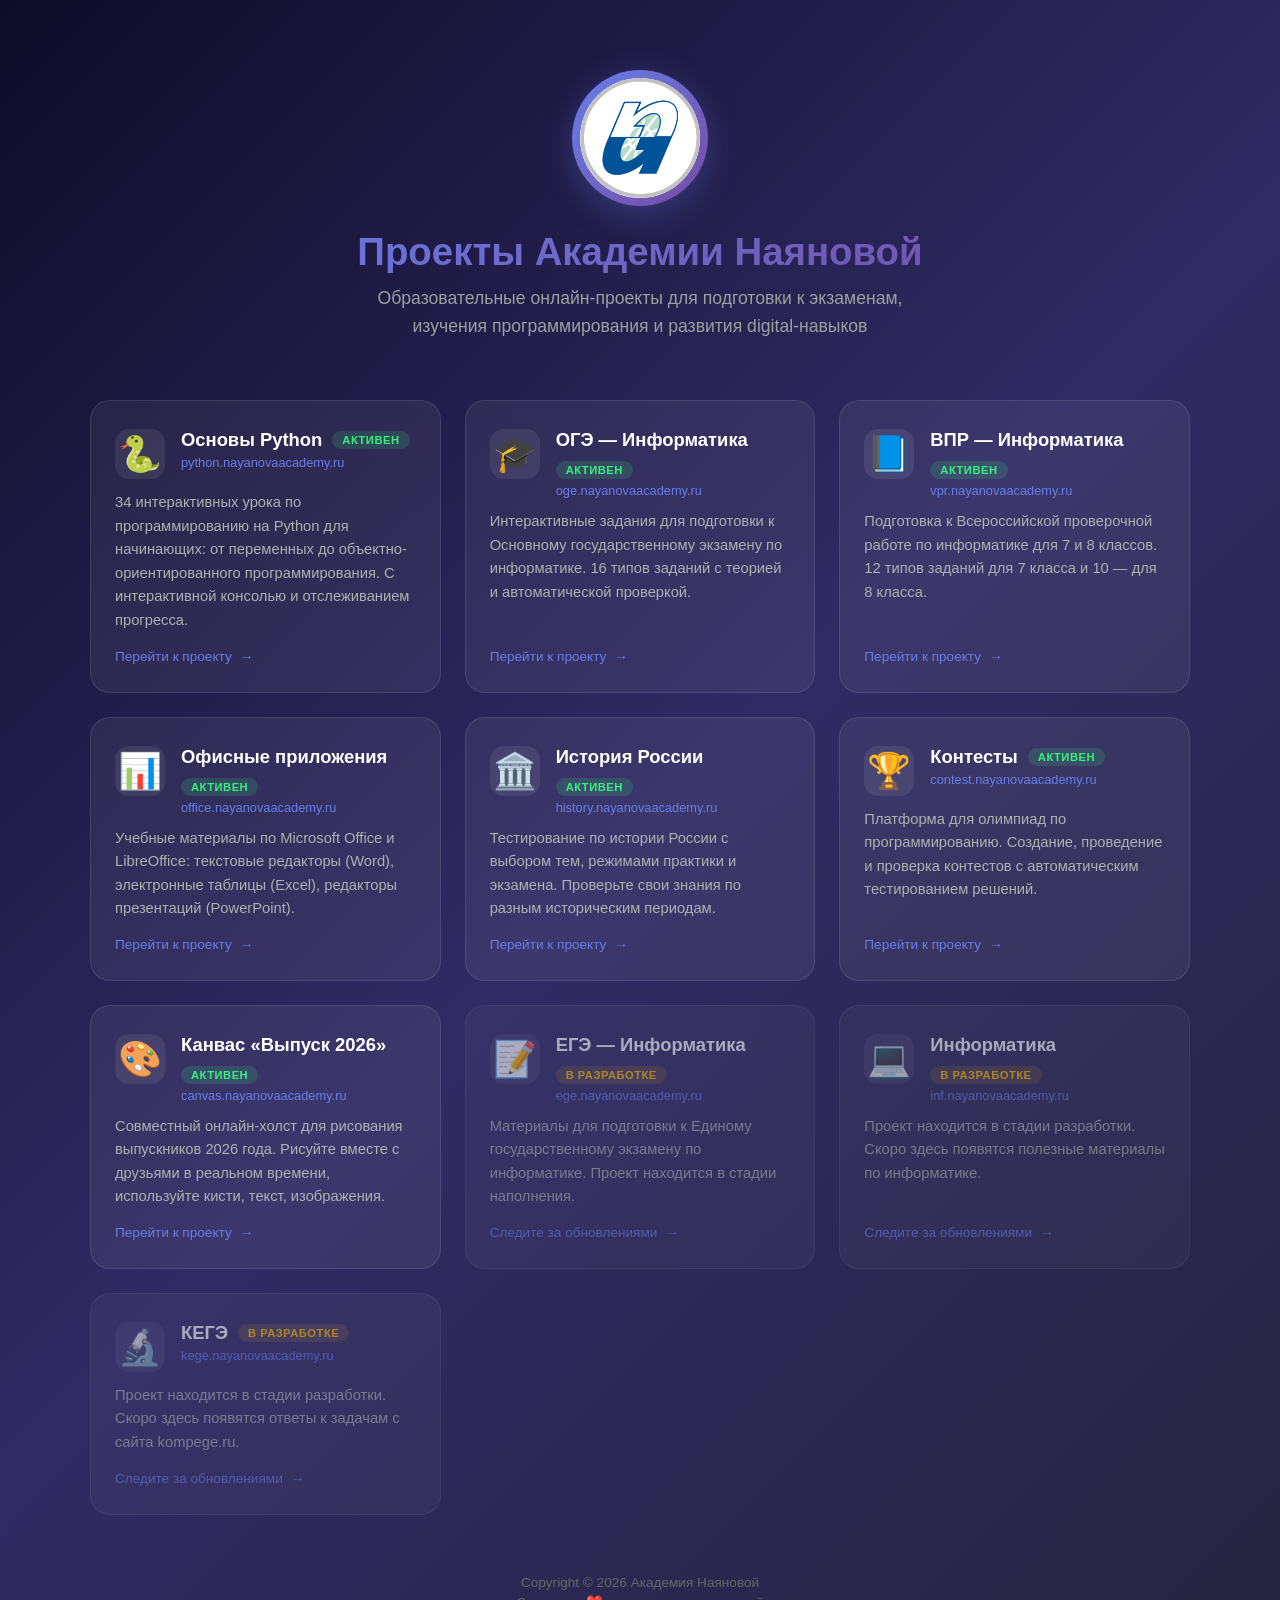
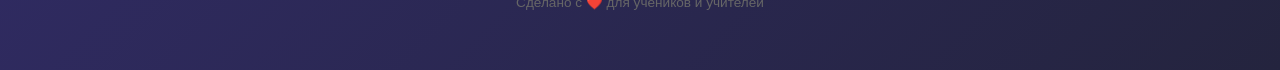
==== index.html @ 641f828b "Initial" ====
<!DOCTYPE html>
<html lang="ru">
<head>
    <meta charset="UTF-8" />
    <meta name="viewport" content="width=device-width, initial-scale=1.0" />
    <title>Проекты Академии Наяновой</title>
    <meta name="description" content="Все образовательные проекты Академии Наяновой: подготовка к ОГЭ, ЕГЭ, ВПР, изучение Python, офисных приложений, истории, программирования и многое другое." />
    <meta property="og:title" content="Проекты Академии Наяновой" />
    <meta property="og:description" content="Все образовательные проекты Академии Наяновой в одном месте." />
    <style>
        * {
            margin: 0;
            padding: 0;
            box-sizing: border-box;
        }

        body {
            font-family: -apple-system, BlinkMacSystemFont, "Segoe UI", Roboto, "Helvetica Neue", Arial, sans-serif;
            background: linear-gradient(135deg, #0f0c29 0%, #302b63 50%, #24243e 100%);
            min-height: 100vh;
            color: #e0e0e0;
            padding: 40px 20px;
        }

        .container {
            max-width: 1100px;
            margin: 0 auto;
        }

        /* Header */
        header {
            text-align: center;
            padding: 30px 20px;
            margin-bottom: 30px;
        }

        .logo-wrapper {
            display: inline-block;
            margin-bottom: 20px;
            border-radius: 50%;
            padding: 8px;
            background: linear-gradient(135deg, #667eea, #764ba2);
            box-shadow: 0 8px 32px rgba(102, 126, 234, 0.3);
        }

        .logo-wrapper img {
            display: block;
            width: 120px;
            height: 120px;
            border-radius: 50%;
            background: #fff;
        }

        header h1 {
            font-size: 2.4rem;
            font-weight: 800;
            margin-bottom: 10px;
            background: linear-gradient(135deg, #667eea 0%, #764ba2 100%);
            -webkit-background-clip: text;
            -webkit-text-fill-color: transparent;
            background-clip: text;
        }

        header p {
            font-size: 1.1rem;
            color: #9e9e9e;
            line-height: 1.6;
            max-width: 600px;
            margin: 0 auto;
        }

        /* Project Grid */
        .projects-grid {
            display: grid;
            grid-template-columns: repeat(auto-fill, minmax(320px, 1fr));
            gap: 24px;
            margin-bottom: 40px;
        }

        .project-card {
            background: rgba(255, 255, 255, 0.06);
            border: 1px solid rgba(255, 255, 255, 0.1);
            border-radius: 20px;
            padding: 28px 24px;
            text-decoration: none;
            color: inherit;
            transition: all 0.3s ease;
            display: flex;
            flex-direction: column;
            position: relative;
            overflow: hidden;
        }

        .project-card::before {
            content: '';
            position: absolute;
            top: 0;
            left: 0;
            right: 0;
            height: 4px;
            background: linear-gradient(90deg, #667eea, #764ba2);
            opacity: 0;
            transition: opacity 0.3s ease;
        }

        .project-card:hover {
            transform: translateY(-6px);
            background: rgba(255, 255, 255, 0.1);
            border-color: rgba(255, 255, 255, 0.2);
            box-shadow: 0 20px 40px rgba(0, 0, 0, 0.3);
        }

        .project-card:hover::before {
            opacity: 1;
        }

        .card-header {
            display: flex;
            align-items: flex-start;
            gap: 16px;
            margin-bottom: 12px;
        }

        .card-icon {
            font-size: 2.2rem;
            flex-shrink: 0;
            width: 50px;
            height: 50px;
            display: flex;
            align-items: center;
            justify-content: center;
            background: rgba(255, 255, 255, 0.08);
            border-radius: 14px;
        }

        .card-title-area {
            flex: 1;
            min-width: 0;
        }

        .card-title {
            font-size: 1.15rem;
            font-weight: 700;
            color: #ffffff;
            margin-bottom: 4px;
            display: flex;
            align-items: center;
            gap: 10px;
            flex-wrap: wrap;
        }

        .card-domain {
            font-size: 0.85rem;
            font-weight: 400;
        }

        .badge {
            display: inline-block;
            font-size: 0.7rem;
            font-weight: 600;
            padding: 3px 10px;
            border-radius: 12px;
            text-transform: uppercase;
            letter-spacing: 0.5px;
        }

        .badge-live {
            background: rgba(56, 239, 125, 0.15);
            color: #38ef7d;
        }

        .badge-wip {
            background: rgba(255, 193, 7, 0.15);
            color: #ffc107;
        }

        .card-domain {
            color: #667eea;
            font-size: 0.8rem;
            word-break: break-all;
        }

        .card-description {
            font-size: 0.92rem;
            color: #b0b0b0;
            line-height: 1.6;
            flex: 1;
        }

        .card-footer {
            margin-top: 16px;
            display: flex;
            align-items: center;
            gap: 8px;
            font-size: 0.85rem;
            color: #667eea;
            font-weight: 500;
        }

        .card-footer .arrow {
            transition: transform 0.2s ease;
        }

        .project-card:hover .card-footer .arrow {
            transform: translateX(4px);
        }

        /* Card color themes */
        .project-card.theme-purple::before {
            background: linear-gradient(90deg, #667eea, #764ba2);
        }
        .project-card.theme-green::before {
            background: linear-gradient(90deg, #11998e, #38ef7d);
        }
        .project-card.theme-orange::before {
            background: linear-gradient(90deg, #f093fb, #f5576c);
        }
        .project-card.theme-blue::before {
            background: linear-gradient(90deg, #4facfe, #00f2fe);
        }
        .project-card.theme-yellow::before {
            background: linear-gradient(90deg, #feca57, #ff9f43);
        }
        .project-card.theme-teal::before {
            background: linear-gradient(90deg, #84fab0, #8fd3f4);
        }
        .project-card.theme-red::before {
            background: linear-gradient(90deg, #ff9a9e, #fecfef);
        }
        .project-card.theme-pink::before {
            background: linear-gradient(90deg, #a18cd1, #fbc2eb);
        }
        .project-card.theme-gray::before {
            background: linear-gradient(90deg, #6c757d, #adb5bd);
        }

        /* Footer */
        footer {
            text-align: center;
            padding: 20px;
            font-size: 0.85rem;
            color: #666;
        }

        footer a {
            color: #667eea;
            text-decoration: none;
        }

        footer a:hover {
            text-decoration: underline;
        }

        /* Responsive */
        @media (max-width: 768px) {
            body {
                padding: 20px 12px;
            }

            header h1 {
                font-size: 1.8rem;
            }

            header p {
                font-size: 1rem;
            }

            .projects-grid {
                grid-template-columns: 1fr;
                gap: 16px;
            }

            .logo-wrapper img {
                width: 80px;
                height: 80px;
            }

            .card-icon {
                font-size: 1.8rem;
                width: 42px;
                height: 42px;
            }

            .card-title {
                font-size: 1.05rem;
            }
        }

        @media (min-width: 769px) and (max-width: 1024px) {
            .projects-grid {
                grid-template-columns: repeat(2, 1fr);
            }
        }

        /* Section title */
        .section-title {
            font-size: 1.4rem;
            font-weight: 700;
            color: rgba(255, 255, 255, 0.8);
            margin-bottom: 20px;
            padding-bottom: 10px;
            border-bottom: 2px solid rgba(255, 255, 255, 0.1);
        }
    </style>
</head>
<body>
    <div class="container">
        <header>
            <div class="logo-wrapper">
                <img src="NULogo.png" alt="Логотип Академии Наяновой" />
            </div>
            <h1>Проекты Академии Наяновой</h1>
            <p>
                Образовательные онлайн-проекты для подготовки к экзаменам,
                изучения программирования и развития digital-навыков
            </p>
        </header>

        <div class="projects-grid">
            <!-- Python -->
            <a href="http://python.nayanovaacademy.ru" class="project-card theme-purple">
                <div class="card-header">
                    <div class="card-icon">🐍</div>
                    <div class="card-title-area">
                        <div class="card-title">
                            Основы Python
                            <span class="badge badge-live">Активен</span>
                        </div>
                        <div class="card-domain">python.nayanovaacademy.ru</div>
                    </div>
                </div>
                <p class="card-description">
                    34 интерактивных урока по программированию на Python для начинающих:
                    от переменных до объектно-ориентированного программирования.
                    С интерактивной консолью и отслеживанием прогресса.
                </p>
                <div class="card-footer">
                    <span>Перейти к проекту</span>
                    <span class="arrow">→</span>
                </div>
            </a>

            <!-- ОГЭ -->
            <a href="http://oge.nayanovaacademy.ru" class="project-card theme-green">
                <div class="card-header">
                    <div class="card-icon">🎓</div>
                    <div class="card-title-area">
                        <div class="card-title">
                            ОГЭ — Информатика
                            <span class="badge badge-live">Активен</span>
                        </div>
                        <div class="card-domain">oge.nayanovaacademy.ru</div>
                    </div>
                </div>
                <p class="card-description">
                    Интерактивные задания для подготовки к Основному государственному
                    экзамену по информатике. 16 типов заданий с теорией и автоматической
                    проверкой.
                </p>
                <div class="card-footer">
                    <span>Перейти к проекту</span>
                    <span class="arrow">→</span>
                </div>
            </a>

            <!-- ВПР -->
            <a href="http://vpr.nayanovaacademy.ru" class="project-card theme-blue">
                <div class="card-header">
                    <div class="card-icon">📘</div>
                    <div class="card-title-area">
                        <div class="card-title">
                            ВПР — Информатика
                            <span class="badge badge-live">Активен</span>
                        </div>
                        <div class="card-domain">vpr.nayanovaacademy.ru</div>
                    </div>
                </div>
                <p class="card-description">
                    Подготовка к Всероссийской проверочной работе по информатике
                    для 7 и 8 классов. 12 типов заданий для 7 класса и 10 — для 8 класса.
                </p>
                <div class="card-footer">
                    <span>Перейти к проекту</span>
                    <span class="arrow">→</span>
                </div>
            </a>

            <!-- Офисные приложения -->
            <a href="http://office.nayanovaacademy.ru" class="project-card theme-yellow">
                <div class="card-header">
                    <div class="card-icon">📊</div>
                    <div class="card-title-area">
                        <div class="card-title">
                            Офисные приложения
                            <span class="badge badge-live">Активен</span>
                        </div>
                        <div class="card-domain">office.nayanovaacademy.ru</div>
                    </div>
                </div>
                <p class="card-description">
                    Учебные материалы по Microsoft Office и LibreOffice: текстовые
                    редакторы (Word), электронные таблицы (Excel), редакторы
                    презентаций (PowerPoint).
                </p>
                <div class="card-footer">
                    <span>Перейти к проекту</span>
                    <span class="arrow">→</span>
                </div>
            </a>

            <!-- История -->
            <a href="http://history.nayanovaacademy.ru" class="project-card theme-orange">
                <div class="card-header">
                    <div class="card-icon">🏛️</div>
                    <div class="card-title-area">
                        <div class="card-title">
                            История России
                            <span class="badge badge-live">Активен</span>
                        </div>
                        <div class="card-domain">history.nayanovaacademy.ru</div>
                    </div>
                </div>
                <p class="card-description">
                    Тестирование по истории России с выбором тем, режимами
                    практики и экзамена. Проверьте свои знания по разным
                    историческим периодам.
                </p>
                <div class="card-footer">
                    <span>Перейти к проекту</span>
                    <span class="arrow">→</span>
                </div>
            </a>

            <!-- Контесты -->
            <a href="http://contest.nayanovaacademy.ru" class="project-card theme-teal">
                <div class="card-header">
                    <div class="card-icon">🏆</div>
                    <div class="card-title-area">
                        <div class="card-title">
                            Контесты
                            <span class="badge badge-live">Активен</span>
                        </div>
                        <div class="card-domain">contest.nayanovaacademy.ru</div>
                    </div>
                </div>
                <p class="card-description">
                    Платформа для олимпиад по программированию. Создание,
                    проведение и проверка контестов с автоматическим
                    тестированием решений.
                </p>
                <div class="card-footer">
                    <span>Перейти к проекту</span>
                    <span class="arrow">→</span>
                </div>
            </a>

            <!-- Canvas / Выпуск 2026 -->
            <a href="http://canvas.nayanovaacademy.ru" class="project-card theme-pink">
                <div class="card-header">
                    <div class="card-icon">🎨</div>
                    <div class="card-title-area">
                        <div class="card-title">
                            Канвас «Выпуск 2026»
                            <span class="badge badge-live">Активен</span>
                        </div>
                        <div class="card-domain">canvas.nayanovaacademy.ru</div>
                    </div>
                </div>
                <p class="card-description">
                    Совместный онлайн-холст для рисования выпускников 2026 года.
                    Рисуйте вместе с друзьями в реальном времени, используйте
                    кисти, текст, изображения.
                </p>
                <div class="card-footer">
                    <span>Перейти к проекту</span>
                    <span class="arrow">→</span>
                </div>
            </a>

            <!-- ЕГЭ -->
            <a href="http://ege.nayanovaacademy.ru" class="project-card theme-gray" style="opacity: 0.6;">
                <div class="card-header">
                    <div class="card-icon">📝</div>
                    <div class="card-title-area">
                        <div class="card-title">
                            ЕГЭ — Информатика
                            <span class="badge badge-wip">В разработке</span>
                        </div>
                        <div class="card-domain">ege.nayanovaacademy.ru</div>
                    </div>
                </div>
                <p class="card-description">
                    Материалы для подготовки к Единому государственному экзамену
                    по информатике. Проект находится в стадии наполнения.
                </p>
                <div class="card-footer">
                    <span>Следите за обновлениями</span>
                    <span class="arrow">→</span>
                </div>
            </a>

            <!-- Информатика (пустой) -->
            <a href="http://inf.nayanovaacademy.ru" class="project-card theme-gray" style="opacity: 0.6;">
                <div class="card-header">
                    <div class="card-icon">💻</div>
                    <div class="card-title-area">
                        <div class="card-title">
                            Информатика
                            <span class="badge badge-wip">В разработке</span>
                        </div>
                        <div class="card-domain">inf.nayanovaacademy.ru</div>
                    </div>
                </div>
                <p class="card-description">
                    Проект находится в стадии разработки. Скоро здесь появятся
                    полезные материалы по информатике.
                </p>
                <div class="card-footer">
                    <span>Следите за обновлениями</span>
                    <span class="arrow">→</span>
                </div>
            </a>

            <!-- КЕГЭ (пустой) -->
            <a href="http://kege.nayanovaacademy.ru" class="project-card theme-gray" style="opacity: 0.6;">
                <div class="card-header">
                    <div class="card-icon">🔬</div>
                    <div class="card-title-area">
                        <div class="card-title">
                            КЕГЭ
                            <span class="badge badge-wip">В разработке</span>
                        </div>
                        <div class="card-domain">kege.nayanovaacademy.ru</div>
                    </div>
                </div>
                <p class="card-description">
                    Проект находится в стадии разработки. Скоро здесь появятся
                    ответы к задачам с сайта kompege.ru.
                </p>
                <div class="card-footer">
                    <span>Следите за обновлениями</span>
                    <span class="arrow">→</span>
                </div>
            </a>
        </div>

        <footer>
            <p>Copyright &copy; 2026 Академия Наяновой</p>
            <p style="margin-top: 4px;">
                Сделано с ❤️ для учеников и учителей
            </p>
        </footer>
    </div>
</body>
</html>
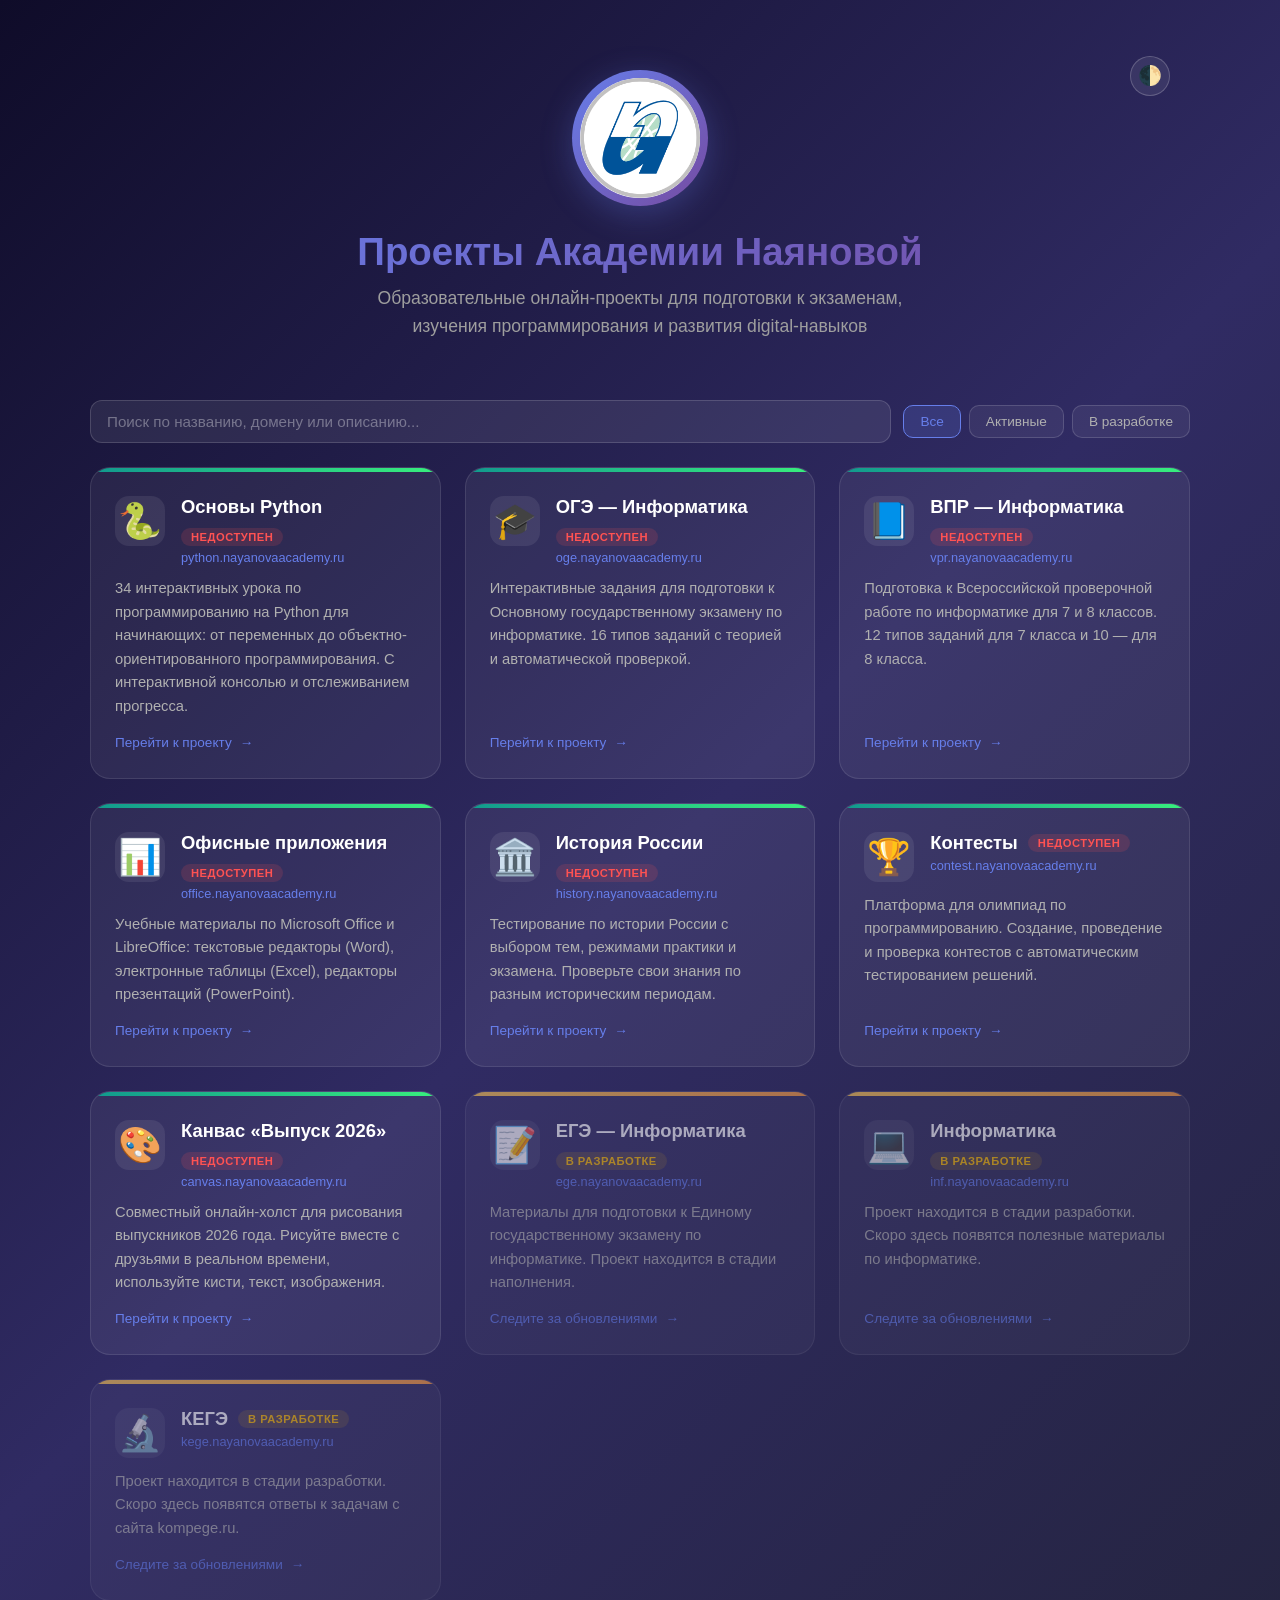
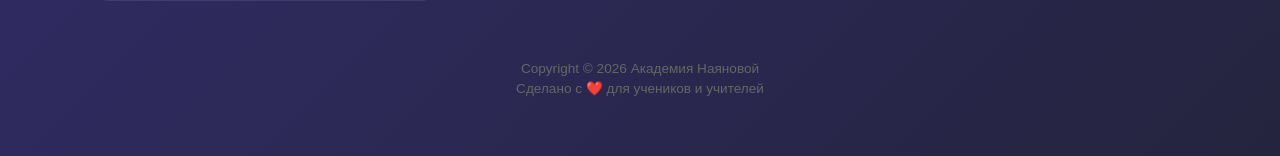
==== commit 3660869c: "Update: index changes; add CSS, JS, data, PWA files, GitHub config, and other assets" ====
--- a/index.html
+++ b/index.html
@@ -7,301 +7,37 @@
     <meta name="description" content="Все образовательные проекты Академии Наяновой: подготовка к ОГЭ, ЕГЭ, ВПР, изучение Python, офисных приложений, истории, программирования и многое другое." />
     <meta property="og:title" content="Проекты Академии Наяновой" />
     <meta property="og:description" content="Все образовательные проекты Академии Наяновой в одном месте." />
-    <style>
-        * {
-            margin: 0;
-            padding: 0;
-            box-sizing: border-box;
-        }
-
-        body {
-            font-family: -apple-system, BlinkMacSystemFont, "Segoe UI", Roboto, "Helvetica Neue", Arial, sans-serif;
-            background: linear-gradient(135deg, #0f0c29 0%, #302b63 50%, #24243e 100%);
-            min-height: 100vh;
-            color: #e0e0e0;
-            padding: 40px 20px;
-        }
-
-        .container {
-            max-width: 1100px;
-            margin: 0 auto;
-        }
-
-        /* Header */
-        header {
-            text-align: center;
-            padding: 30px 20px;
-            margin-bottom: 30px;
-        }
-
-        .logo-wrapper {
-            display: inline-block;
-            margin-bottom: 20px;
-            border-radius: 50%;
-            padding: 8px;
-            background: linear-gradient(135deg, #667eea, #764ba2);
-            box-shadow: 0 8px 32px rgba(102, 126, 234, 0.3);
-        }
-
-        .logo-wrapper img {
-            display: block;
-            width: 120px;
-            height: 120px;
-            border-radius: 50%;
-            background: #fff;
-        }
-
-        header h1 {
-            font-size: 2.4rem;
-            font-weight: 800;
-            margin-bottom: 10px;
-            background: linear-gradient(135deg, #667eea 0%, #764ba2 100%);
-            -webkit-background-clip: text;
-            -webkit-text-fill-color: transparent;
-            background-clip: text;
-        }
-
-        header p {
-            font-size: 1.1rem;
-            color: #9e9e9e;
-            line-height: 1.6;
-            max-width: 600px;
-            margin: 0 auto;
-        }
-
-        /* Project Grid */
-        .projects-grid {
-            display: grid;
-            grid-template-columns: repeat(auto-fill, minmax(320px, 1fr));
-            gap: 24px;
-            margin-bottom: 40px;
-        }
-
-        .project-card {
-            background: rgba(255, 255, 255, 0.06);
-            border: 1px solid rgba(255, 255, 255, 0.1);
-            border-radius: 20px;
-            padding: 28px 24px;
-            text-decoration: none;
-            color: inherit;
-            transition: all 0.3s ease;
-            display: flex;
-            flex-direction: column;
-            position: relative;
-            overflow: hidden;
-        }
-
-        .project-card::before {
-            content: '';
-            position: absolute;
-            top: 0;
-            left: 0;
-            right: 0;
-            height: 4px;
-            background: linear-gradient(90deg, #667eea, #764ba2);
-            opacity: 0;
-            transition: opacity 0.3s ease;
-        }
-
-        .project-card:hover {
-            transform: translateY(-6px);
-            background: rgba(255, 255, 255, 0.1);
-            border-color: rgba(255, 255, 255, 0.2);
-            box-shadow: 0 20px 40px rgba(0, 0, 0, 0.3);
-        }
-
-        .project-card:hover::before {
-            opacity: 1;
-        }
-
-        .card-header {
-            display: flex;
-            align-items: flex-start;
-            gap: 16px;
-            margin-bottom: 12px;
-        }
-
-        .card-icon {
-            font-size: 2.2rem;
-            flex-shrink: 0;
-            width: 50px;
-            height: 50px;
-            display: flex;
-            align-items: center;
-            justify-content: center;
-            background: rgba(255, 255, 255, 0.08);
-            border-radius: 14px;
-        }
-
-        .card-title-area {
-            flex: 1;
-            min-width: 0;
-        }
-
-        .card-title {
-            font-size: 1.15rem;
-            font-weight: 700;
-            color: #ffffff;
-            margin-bottom: 4px;
-            display: flex;
-            align-items: center;
-            gap: 10px;
-            flex-wrap: wrap;
-        }
-
-        .card-domain {
-            font-size: 0.85rem;
-            font-weight: 400;
-        }
-
-        .badge {
-            display: inline-block;
-            font-size: 0.7rem;
-            font-weight: 600;
-            padding: 3px 10px;
-            border-radius: 12px;
-            text-transform: uppercase;
-            letter-spacing: 0.5px;
-        }
-
-        .badge-live {
-            background: rgba(56, 239, 125, 0.15);
-            color: #38ef7d;
-        }
-
-        .badge-wip {
-            background: rgba(255, 193, 7, 0.15);
-            color: #ffc107;
-        }
-
-        .card-domain {
-            color: #667eea;
-            font-size: 0.8rem;
-            word-break: break-all;
-        }
-
-        .card-description {
-            font-size: 0.92rem;
-            color: #b0b0b0;
-            line-height: 1.6;
-            flex: 1;
-        }
-
-        .card-footer {
-            margin-top: 16px;
-            display: flex;
-            align-items: center;
-            gap: 8px;
-            font-size: 0.85rem;
-            color: #667eea;
-            font-weight: 500;
-        }
-
-        .card-footer .arrow {
-            transition: transform 0.2s ease;
-        }
-
-        .project-card:hover .card-footer .arrow {
-            transform: translateX(4px);
-        }
-
-        /* Card color themes */
-        .project-card.theme-purple::before {
-            background: linear-gradient(90deg, #667eea, #764ba2);
-        }
-        .project-card.theme-green::before {
-            background: linear-gradient(90deg, #11998e, #38ef7d);
-        }
-        .project-card.theme-orange::before {
-            background: linear-gradient(90deg, #f093fb, #f5576c);
-        }
-        .project-card.theme-blue::before {
-            background: linear-gradient(90deg, #4facfe, #00f2fe);
-        }
-        .project-card.theme-yellow::before {
-            background: linear-gradient(90deg, #feca57, #ff9f43);
-        }
-        .project-card.theme-teal::before {
-            background: linear-gradient(90deg, #84fab0, #8fd3f4);
-        }
-        .project-card.theme-red::before {
-            background: linear-gradient(90deg, #ff9a9e, #fecfef);
-        }
-        .project-card.theme-pink::before {
-            background: linear-gradient(90deg, #a18cd1, #fbc2eb);
-        }
-        .project-card.theme-gray::before {
-            background: linear-gradient(90deg, #6c757d, #adb5bd);
-        }
-
-        /* Footer */
-        footer {
-            text-align: center;
-            padding: 20px;
-            font-size: 0.85rem;
-            color: #666;
-        }
-
-        footer a {
-            color: #667eea;
-            text-decoration: none;
-        }
-
-        footer a:hover {
-            text-decoration: underline;
-        }
-
-        /* Responsive */
-        @media (max-width: 768px) {
-            body {
-                padding: 20px 12px;
-            }
-
-            header h1 {
-                font-size: 1.8rem;
-            }
-
-            header p {
-                font-size: 1rem;
-            }
-
-            .projects-grid {
-                grid-template-columns: 1fr;
-                gap: 16px;
-            }
-
-            .logo-wrapper img {
-                width: 80px;
-                height: 80px;
-            }
-
-            .card-icon {
-                font-size: 1.8rem;
-                width: 42px;
-                height: 42px;
-            }
-
-            .card-title {
-                font-size: 1.05rem;
-            }
-        }
-
-        @media (min-width: 769px) and (max-width: 1024px) {
-            .projects-grid {
-                grid-template-columns: repeat(2, 1fr);
-            }
-        }
-
-        /* Section title */
-        .section-title {
-            font-size: 1.4rem;
-            font-weight: 700;
-            color: rgba(255, 255, 255, 0.8);
-            margin-bottom: 20px;
-            padding-bottom: 10px;
-            border-bottom: 2px solid rgba(255, 255, 255, 0.1);
-        }
-    </style>
+    <meta property="og:type" content="website" />
+    <meta property="og:url" content="https://nayanovaacademy.ru/" />
+    <meta property="og:image" content="https://nayanovaacademy.ru/NULogo.png" />
+    <meta property="og:locale" content="ru_RU" />
+    <link rel="stylesheet" href="css/styles.css" />
+    <link rel="icon" href="favicon.ico" sizes="any" />
+    <link rel="manifest" href="manifest.json" />
+    <link rel="canonical" href="https://nayanovaacademy.ru/" />
+    <!-- Schema.org Organization -->
+    <script type="application/ld+json">
+    {
+        "@context": "https://schema.org",
+        "@type": "Organization",
+        "name": "Академия Наяновой",
+        "url": "https://nayanovaacademy.ru",
+        "logo": "https://nayanovaacademy.ru/NULogo.png",
+        "description": "Образовательные онлайн-проекты для подготовки к экзаменам, изучения программирования и развития digital-навыков",
+        "sameAs": [
+            "https://python.nayanovaacademy.ru",
+            "https://oge.nayanovaacademy.ru",
+            "https://vpr.nayanovaacademy.ru",
+            "https://office.nayanovaacademy.ru",
+            "https://history.nayanovaacademy.ru",
+            "https://contest.nayanovaacademy.ru",
+            "https://canvas.nayanovaacademy.ru",
+            "https://ege.nayanovaacademy.ru",
+            "https://inf.nayanovaacademy.ru",
+            "https://kege.nayanovaacademy.ru"
+        ]
+    }
+    </script>
 </head>
 <body>
     <div class="container">
@@ -314,234 +50,26 @@
                 Образовательные онлайн-проекты для подготовки к экзаменам,
                 изучения программирования и развития digital-навыков
             </p>
+            <button class="theme-toggle" id="theme-toggle" aria-label="Переключить тему" title="Светлая / Тёмная тема">🌓</button>
         </header>
 
+        <div class="controls" role="search" aria-label="Поиск и фильтрация проектов">
+            <input
+                type="search"
+                id="search-input"
+                class="search-input"
+                placeholder="Поиск по названию, домену или описанию..."
+                aria-label="Поиск проектов"
+            />
+            <div class="filter-buttons" role="radiogroup" aria-label="Фильтр по статусу">
+                <button class="filter-btn active" data-filter="all" role="radio" aria-checked="true">Все</button>
+                <button class="filter-btn" data-filter="active" role="radio" aria-checked="false">Активные</button>
+                <button class="filter-btn" data-filter="wip" role="radio" aria-checked="false">В разработке</button>
+            </div>
+        </div>
+
         <div class="projects-grid">
-            <!-- Python -->
-            <a href="http://python.nayanovaacademy.ru" class="project-card theme-purple">
-                <div class="card-header">
-                    <div class="card-icon">🐍</div>
-                    <div class="card-title-area">
-                        <div class="card-title">
-                            Основы Python
-                            <span class="badge badge-live">Активен</span>
-                        </div>
-                        <div class="card-domain">python.nayanovaacademy.ru</div>
-                    </div>
-                </div>
-                <p class="card-description">
-                    34 интерактивных урока по программированию на Python для начинающих:
-                    от переменных до объектно-ориентированного программирования.
-                    С интерактивной консолью и отслеживанием прогресса.
-                </p>
-                <div class="card-footer">
-                    <span>Перейти к проекту</span>
-                    <span class="arrow">→</span>
-                </div>
-            </a>
-
-            <!-- ОГЭ -->
-            <a href="http://oge.nayanovaacademy.ru" class="project-card theme-green">
-                <div class="card-header">
-                    <div class="card-icon">🎓</div>
-                    <div class="card-title-area">
-                        <div class="card-title">
-                            ОГЭ — Информатика
-                            <span class="badge badge-live">Активен</span>
-                        </div>
-                        <div class="card-domain">oge.nayanovaacademy.ru</div>
-                    </div>
-                </div>
-                <p class="card-description">
-                    Интерактивные задания для подготовки к Основному государственному
-                    экзамену по информатике. 16 типов заданий с теорией и автоматической
-                    проверкой.
-                </p>
-                <div class="card-footer">
-                    <span>Перейти к проекту</span>
-                    <span class="arrow">→</span>
-                </div>
-            </a>
-
-            <!-- ВПР -->
-            <a href="http://vpr.nayanovaacademy.ru" class="project-card theme-blue">
-                <div class="card-header">
-                    <div class="card-icon">📘</div>
-                    <div class="card-title-area">
-                        <div class="card-title">
-                            ВПР — Информатика
-                            <span class="badge badge-live">Активен</span>
-                        </div>
-                        <div class="card-domain">vpr.nayanovaacademy.ru</div>
-                    </div>
-                </div>
-                <p class="card-description">
-                    Подготовка к Всероссийской проверочной работе по информатике
-                    для 7 и 8 классов. 12 типов заданий для 7 класса и 10 — для 8 класса.
-                </p>
-                <div class="card-footer">
-                    <span>Перейти к проекту</span>
-                    <span class="arrow">→</span>
-                </div>
-            </a>
-
-            <!-- Офисные приложения -->
-            <a href="http://office.nayanovaacademy.ru" class="project-card theme-yellow">
-                <div class="card-header">
-                    <div class="card-icon">📊</div>
-                    <div class="card-title-area">
-                        <div class="card-title">
-                            Офисные приложения
-                            <span class="badge badge-live">Активен</span>
-                        </div>
-                        <div class="card-domain">office.nayanovaacademy.ru</div>
-                    </div>
-                </div>
-                <p class="card-description">
-                    Учебные материалы по Microsoft Office и LibreOffice: текстовые
-                    редакторы (Word), электронные таблицы (Excel), редакторы
-                    презентаций (PowerPoint).
-                </p>
-                <div class="card-footer">
-                    <span>Перейти к проекту</span>
-                    <span class="arrow">→</span>
-                </div>
-            </a>
-
-            <!-- История -->
-            <a href="http://history.nayanovaacademy.ru" class="project-card theme-orange">
-                <div class="card-header">
-                    <div class="card-icon">🏛️</div>
-                    <div class="card-title-area">
-                        <div class="card-title">
-                            История России
-                            <span class="badge badge-live">Активен</span>
-                        </div>
-                        <div class="card-domain">history.nayanovaacademy.ru</div>
-                    </div>
-                </div>
-                <p class="card-description">
-                    Тестирование по истории России с выбором тем, режимами
-                    практики и экзамена. Проверьте свои знания по разным
-                    историческим периодам.
-                </p>
-                <div class="card-footer">
-                    <span>Перейти к проекту</span>
-                    <span class="arrow">→</span>
-                </div>
-            </a>
-
-            <!-- Контесты -->
-            <a href="http://contest.nayanovaacademy.ru" class="project-card theme-teal">
-                <div class="card-header">
-                    <div class="card-icon">🏆</div>
-                    <div class="card-title-area">
-                        <div class="card-title">
-                            Контесты
-                            <span class="badge badge-live">Активен</span>
-                        </div>
-                        <div class="card-domain">contest.nayanovaacademy.ru</div>
-                    </div>
-                </div>
-                <p class="card-description">
-                    Платформа для олимпиад по программированию. Создание,
-                    проведение и проверка контестов с автоматическим
-                    тестированием решений.
-                </p>
-                <div class="card-footer">
-                    <span>Перейти к проекту</span>
-                    <span class="arrow">→</span>
-                </div>
-            </a>
-
-            <!-- Canvas / Выпуск 2026 -->
-            <a href="http://canvas.nayanovaacademy.ru" class="project-card theme-pink">
-                <div class="card-header">
-                    <div class="card-icon">🎨</div>
-                    <div class="card-title-area">
-                        <div class="card-title">
-                            Канвас «Выпуск 2026»
-                            <span class="badge badge-live">Активен</span>
-                        </div>
-                        <div class="card-domain">canvas.nayanovaacademy.ru</div>
-                    </div>
-                </div>
-                <p class="card-description">
-                    Совместный онлайн-холст для рисования выпускников 2026 года.
-                    Рисуйте вместе с друзьями в реальном времени, используйте
-                    кисти, текст, изображения.
-                </p>
-                <div class="card-footer">
-                    <span>Перейти к проекту</span>
-                    <span class="arrow">→</span>
-                </div>
-            </a>
-
-            <!-- ЕГЭ -->
-            <a href="http://ege.nayanovaacademy.ru" class="project-card theme-gray" style="opacity: 0.6;">
-                <div class="card-header">
-                    <div class="card-icon">📝</div>
-                    <div class="card-title-area">
-                        <div class="card-title">
-                            ЕГЭ — Информатика
-                            <span class="badge badge-wip">В разработке</span>
-                        </div>
-                        <div class="card-domain">ege.nayanovaacademy.ru</div>
-                    </div>
-                </div>
-                <p class="card-description">
-                    Материалы для подготовки к Единому государственному экзамену
-                    по информатике. Проект находится в стадии наполнения.
-                </p>
-                <div class="card-footer">
-                    <span>Следите за обновлениями</span>
-                    <span class="arrow">→</span>
-                </div>
-            </a>
-
-            <!-- Информатика (пустой) -->
-            <a href="http://inf.nayanovaacademy.ru" class="project-card theme-gray" style="opacity: 0.6;">
-                <div class="card-header">
-                    <div class="card-icon">💻</div>
-                    <div class="card-title-area">
-                        <div class="card-title">
-                            Информатика
-                            <span class="badge badge-wip">В разработке</span>
-                        </div>
-                        <div class="card-domain">inf.nayanovaacademy.ru</div>
-                    </div>
-                </div>
-                <p class="card-description">
-                    Проект находится в стадии разработки. Скоро здесь появятся
-                    полезные материалы по информатике.
-                </p>
-                <div class="card-footer">
-                    <span>Следите за обновлениями</span>
-                    <span class="arrow">→</span>
-                </div>
-            </a>
-
-            <!-- КЕГЭ (пустой) -->
-            <a href="http://kege.nayanovaacademy.ru" class="project-card theme-gray" style="opacity: 0.6;">
-                <div class="card-header">
-                    <div class="card-icon">🔬</div>
-                    <div class="card-title-area">
-                        <div class="card-title">
-                            КЕГЭ
-                            <span class="badge badge-wip">В разработке</span>
-                        </div>
-                        <div class="card-domain">kege.nayanovaacademy.ru</div>
-                    </div>
-                </div>
-                <p class="card-description">
-                    Проект находится в стадии разработки. Скоро здесь появятся
-                    ответы к задачам с сайта kompege.ru.
-                </p>
-                <div class="card-footer">
-                    <span>Следите за обновлениями</span>
-                    <span class="arrow">→</span>
-                </div>
-            </a>
+            <div class="no-results">Ничего не найдено. Попробуйте изменить условия поиска.</div>
         </div>
 
         <footer>
@@ -551,5 +79,22 @@
             </p>
         </footer>
     </div>
+
+    <script src="js/script.js"></script>
+    <script src="js/uptime.js"></script>
+    <!-- Yandex Metrika -->
+    <script type="text/javascript">
+        (function(m,e,t,r,i,k,a){m[i]=m[i]||function(){(m[i].a=m[i].a||[]).push(arguments)};
+        m[i].l=1*new Date();
+        for (var j = 0; j < document.scripts.length; j++) {if (document.scripts[j].src === a) { return; }}
+        k=e.createElement(t),a=e.getElementsByTagName(t)[0],k.async=1,k.src=r,a.parentNode.insertBefore(k,a)})
+        (window, document, "script", "https://mc.yandex.ru/metrika/tag.js", "ym");
+        ym(99796729, "init", {
+            clickmap:true,
+            trackLinks:true,
+            accurateTrackBounce:true
+        });
+    </script>
+    <noscript><div><img src="https://mc.yandex.ru/watch/99796729" style="position:absolute; left:-9999px;" alt="" /></div></noscript>
 </body>
 </html>
--- a/css/styles.css
+++ b/css/styles.css
@@ -0,0 +1,559 @@
+/* ============================================================
+   na-web — Главная страница портала Академии Наяновой
+   ============================================================ */
+
+* {
+    margin: 0;
+    padding: 0;
+    box-sizing: border-box;
+}
+
+body {
+    font-family: -apple-system, BlinkMacSystemFont, "Segoe UI", Roboto, "Helvetica Neue", Arial, sans-serif;
+    background: linear-gradient(135deg, #0f0c29 0%, #302b63 50%, #24243e 100%);
+    min-height: 100vh;
+    color: #e0e0e0;
+    padding: 40px 20px;
+}
+
+.container {
+    max-width: 1100px;
+    margin: 0 auto;
+}
+
+/* ============================================================
+   Header
+   ============================================================ */
+
+header {
+    text-align: center;
+    padding: 30px 20px;
+    margin-bottom: 30px;
+}
+
+.logo-wrapper {
+    display: inline-block;
+    margin-bottom: 20px;
+    border-radius: 50%;
+    padding: 8px;
+    background: linear-gradient(135deg, #667eea, #764ba2);
+    box-shadow: 0 8px 32px rgba(102, 126, 234, 0.3);
+}
+
+.logo-wrapper img {
+    display: block;
+    width: 120px;
+    height: 120px;
+    border-radius: 50%;
+    background: #fff;
+}
+
+header h1 {
+    font-size: 2.4rem;
+    font-weight: 800;
+    margin-bottom: 10px;
+    background: linear-gradient(135deg, #667eea 0%, #764ba2 100%);
+    -webkit-background-clip: text;
+    -webkit-text-fill-color: transparent;
+    background-clip: text;
+}
+
+header p {
+    font-size: 1.1rem;
+    color: #9e9e9e;
+    line-height: 1.6;
+    max-width: 600px;
+    margin: 0 auto;
+}
+
+/* ============================================================
+   Controls (Search + Filter)
+   ============================================================ */
+
+.controls {
+    display: flex;
+    gap: 12px;
+    margin-bottom: 24px;
+    flex-wrap: wrap;
+    align-items: center;
+}
+
+.search-input {
+    flex: 1;
+    min-width: 200px;
+    padding: 12px 16px;
+    border: 1px solid rgba(255, 255, 255, 0.15);
+    border-radius: 12px;
+    background: rgba(255, 255, 255, 0.08);
+    color: #e0e0e0;
+    font-size: 0.95rem;
+    outline: none;
+    transition: border-color 0.2s ease, background 0.2s ease;
+}
+
+.search-input::placeholder {
+    color: rgba(255, 255, 255, 0.35);
+}
+
+.search-input:focus {
+    border-color: #667eea;
+    background: rgba(255, 255, 255, 0.12);
+}
+
+.filter-buttons {
+    display: flex;
+    gap: 8px;
+    flex-wrap: wrap;
+}
+
+.filter-btn {
+    padding: 8px 16px;
+    border: 1px solid rgba(255, 255, 255, 0.15);
+    border-radius: 10px;
+    background: rgba(255, 255, 255, 0.06);
+    color: #b0b0b0;
+    font-size: 0.85rem;
+    cursor: pointer;
+    transition: all 0.2s ease;
+    font-weight: 500;
+    white-space: nowrap;
+}
+
+.filter-btn:hover {
+    background: rgba(255, 255, 255, 0.12);
+    color: #e0e0e0;
+}
+
+.filter-btn.active {
+    background: rgba(102, 126, 234, 0.2);
+    border-color: #667eea;
+    color: #667eea;
+}
+
+.no-results {
+    display: none;
+    text-align: center;
+    padding: 40px 20px;
+    color: #9e9e9e;
+    font-size: 1.05rem;
+    grid-column: 1 / -1;
+}
+
+.no-results.visible {
+    display: block;
+}
+
+/* ============================================================
+   Project Grid
+   ============================================================ */
+
+.projects-grid {
+    display: grid;
+    grid-template-columns: repeat(auto-fill, minmax(320px, 1fr));
+    gap: 24px;
+    margin-bottom: 40px;
+}
+
+.project-card {
+    background: rgba(255, 255, 255, 0.06);
+    border: 1px solid rgba(255, 255, 255, 0.1);
+    border-radius: 20px;
+    padding: 28px 24px;
+    text-decoration: none;
+    color: inherit;
+    transition: all 0.3s ease;
+    display: flex;
+    flex-direction: column;
+    position: relative;
+    overflow: hidden;
+}
+
+.project-card::before {
+    content: '';
+    position: absolute;
+    top: 0;
+    left: 0;
+    right: 0;
+    height: 4px;
+    background: linear-gradient(90deg, #667eea, #764ba2);
+    opacity: 0;
+    transition: opacity 0.3s ease;
+}
+
+.project-card:hover {
+    transform: translateY(-6px);
+    background: rgba(255, 255, 255, 0.1);
+    border-color: rgba(255, 255, 255, 0.2);
+    box-shadow: 0 20px 40px rgba(0, 0, 0, 0.3);
+}
+
+.project-card:focus-visible {
+    outline: 3px solid #667eea;
+    outline-offset: 2px;
+    border-color: rgba(102, 126, 234, 0.5);
+}
+
+.project-card:hover::before {
+    opacity: 1;
+}
+
+.project-card.active-card::before {
+    background: linear-gradient(90deg, #11998e, #38ef7d);
+    opacity: 1;
+}
+
+.project-card.wip-card::before {
+    background: linear-gradient(90deg, #feca57, #ff9f43);
+    opacity: 1;
+}
+
+.card-header {
+    display: flex;
+    align-items: flex-start;
+    gap: 16px;
+    margin-bottom: 12px;
+}
+
+.card-icon {
+    font-size: 2.2rem;
+    flex-shrink: 0;
+    width: 50px;
+    height: 50px;
+    display: flex;
+    align-items: center;
+    justify-content: center;
+    background: rgba(255, 255, 255, 0.08);
+    border-radius: 14px;
+}
+
+.card-title-area {
+    flex: 1;
+    min-width: 0;
+}
+
+.card-title {
+    font-size: 1.15rem;
+    font-weight: 700;
+    color: #ffffff;
+    margin-bottom: 4px;
+    display: flex;
+    align-items: center;
+    gap: 10px;
+    flex-wrap: wrap;
+}
+
+.card-domain {
+    font-size: 0.8rem;
+    color: #667eea;
+    word-break: break-all;
+}
+
+.badge {
+    display: inline-block;
+    font-size: 0.7rem;
+    font-weight: 600;
+    padding: 3px 10px;
+    border-radius: 12px;
+    text-transform: uppercase;
+    letter-spacing: 0.5px;
+}
+
+.badge-live {
+    background: rgba(56, 239, 125, 0.15);
+    color: #38ef7d;
+}
+
+.badge-wip {
+    background: rgba(255, 193, 7, 0.15);
+    color: #ffc107;
+}
+
+.card-description {
+    font-size: 0.92rem;
+    color: #b0b0b0;
+    line-height: 1.6;
+    flex: 1;
+}
+
+.card-footer {
+    margin-top: 16px;
+    display: flex;
+    align-items: center;
+    gap: 8px;
+    font-size: 0.85rem;
+    color: #667eea;
+    font-weight: 500;
+}
+
+.card-footer .arrow {
+    transition: transform 0.2s ease;
+}
+
+.project-card:hover .card-footer .arrow {
+    transform: translateX(4px);
+}
+
+/* ============================================================
+   Section title
+   ============================================================ */
+
+.section-title {
+    font-size: 1.4rem;
+    font-weight: 700;
+    color: rgba(255, 255, 255, 0.8);
+    margin-bottom: 20px;
+    padding-bottom: 10px;
+    border-bottom: 2px solid rgba(255, 255, 255, 0.1);
+}
+
+/* ============================================================
+   Footer
+   ============================================================ */
+
+footer {
+    text-align: center;
+    padding: 20px;
+    font-size: 0.85rem;
+    color: #666;
+}
+
+footer a {
+    color: #667eea;
+    text-decoration: none;
+}
+
+footer a:hover {
+    text-decoration: underline;
+}
+
+/* ============================================================
+   Theme Toggle Button
+   ============================================================ */
+
+.theme-toggle {
+    position: absolute;
+    top: 16px;
+    right: 20px;
+    width: 40px;
+    height: 40px;
+    border: 1px solid rgba(255, 255, 255, 0.2);
+    border-radius: 50%;
+    background: rgba(255, 255, 255, 0.08);
+    font-size: 1.2rem;
+    cursor: pointer;
+    display: flex;
+    align-items: center;
+    justify-content: center;
+    transition: background 0.2s ease, transform 0.2s ease;
+    z-index: 10;
+    line-height: 1;
+}
+
+.theme-toggle:hover {
+    background: rgba(255, 255, 255, 0.16);
+    transform: scale(1.1);
+}
+
+.theme-toggle:focus-visible {
+    outline: 3px solid #667eea;
+    outline-offset: 2px;
+}
+
+/* ============================================================
+   Badge — Down (uptime check)
+   ============================================================ */
+
+.badge-down {
+    background: rgba(255, 82, 82, 0.15);
+    color: #ff5252;
+}
+
+/* ============================================================
+   Light Theme Overrides (manual toggle)
+   ============================================================ */
+
+[data-theme="light"] body {
+    background: linear-gradient(135deg, #e8ecf1 0%, #d5dce6 50%, #c8d0db 100%);
+    color: #2d2d2d;
+}
+
+[data-theme="light"] .project-card {
+    background: rgba(255, 255, 255, 0.85);
+    border-color: rgba(0, 0, 0, 0.08);
+    color: #2d2d2d;
+}
+
+[data-theme="light"] .project-card:hover {
+    background: #ffffff;
+    border-color: rgba(0, 0, 0, 0.15);
+    box-shadow: 0 12px 28px rgba(0, 0, 0, 0.1);
+}
+
+[data-theme="light"] .card-title {
+    color: #1a1a2e;
+}
+
+[data-theme="light"] .card-description {
+    color: #555;
+}
+
+[data-theme="light"] .card-domain {
+    color: #4a5acb;
+}
+
+[data-theme="light"] .card-footer {
+    color: #4a5acb;
+}
+
+[data-theme="light"] .card-icon {
+    background: rgba(0, 0, 0, 0.05);
+}
+
+[data-theme="light"] .search-input {
+    background: rgba(0, 0, 0, 0.04);
+    border-color: rgba(0, 0, 0, 0.12);
+    color: #2d2d2d;
+}
+
+[data-theme="light"] .search-input::placeholder {
+    color: rgba(0, 0, 0, 0.35);
+}
+
+[data-theme="light"] .search-input:focus {
+    background: rgba(0, 0, 0, 0.07);
+    border-color: #4a5acb;
+}
+
+[data-theme="light"] .filter-btn {
+    background: rgba(0, 0, 0, 0.04);
+    border-color: rgba(0, 0, 0, 0.12);
+    color: #555;
+}
+
+[data-theme="light"] .filter-btn:hover {
+    background: rgba(0, 0, 0, 0.08);
+    color: #2d2d2d;
+}
+
+[data-theme="light"] .filter-btn.active {
+    background: rgba(74, 90, 203, 0.12);
+    border-color: #4a5acb;
+    color: #4a5acb;
+}
+
+[data-theme="light"] .section-title {
+    color: rgba(0, 0, 0, 0.7);
+    border-bottom-color: rgba(0, 0, 0, 0.1);
+}
+
+[data-theme="light"] footer {
+    color: #888;
+}
+
+[data-theme="light"] .no-results {
+    color: #777;
+}
+
+[data-theme="light"] .theme-toggle {
+    border-color: rgba(0, 0, 0, 0.15);
+    background: rgba(0, 0, 0, 0.05);
+}
+
+[data-theme="light"] .theme-toggle:hover {
+    background: rgba(0, 0, 0, 0.1);
+}
+
+/* Override auto dark mode when manual theme is set */
+[data-theme="light"] .project-card.active-card::before {
+    background: linear-gradient(90deg, #11998e, #38ef7d);
+}
+
+[data-theme="light"] .project-card.wip-card::before {
+    background: linear-gradient(90deg, #feca57, #ff9f43);
+}
+
+/* ============================================================
+   Header — make relative for toggle positioning
+   ============================================================ */
+
+header {
+    position: relative;
+}
+
+/* ============================================================
+   Focus-visible for all interactive elements
+   ============================================================ */
+
+a:focus-visible,
+button:focus-visible,
+input:focus-visible,
+select:focus-visible,
+textarea:focus-visible {
+    outline: 3px solid #667eea;
+    outline-offset: 2px;
+}
+
+/* ============================================================
+   Responsive
+   ============================================================ */
+
+@media (max-width: 768px) {
+    body {
+        padding: 20px 12px;
+    }
+
+    header h1 {
+        font-size: 1.8rem;
+    }
+
+    header p {
+        font-size: 1rem;
+    }
+
+    .projects-grid {
+        grid-template-columns: 1fr;
+        gap: 16px;
+    }
+
+    .logo-wrapper img {
+        width: 80px;
+        height: 80px;
+    }
+
+    .card-icon {
+        font-size: 1.8rem;
+        width: 42px;
+        height: 42px;
+    }
+
+    .card-title {
+        font-size: 1.05rem;
+    }
+
+    .controls {
+        flex-direction: column;
+        gap: 8px;
+    }
+
+    .search-input {
+        min-width: 100%;
+    }
+
+    .filter-buttons {
+        width: 100%;
+        justify-content: center;
+    }
+}
+
+@media (min-width: 769px) and (max-width: 1024px) {
+    .projects-grid {
+        grid-template-columns: repeat(2, 1fr);
+    }
+}
+
+@media (max-width: 480px) {
+    .filter-btn {
+        padding: 6px 12px;
+        font-size: 0.8rem;
+    }
+}
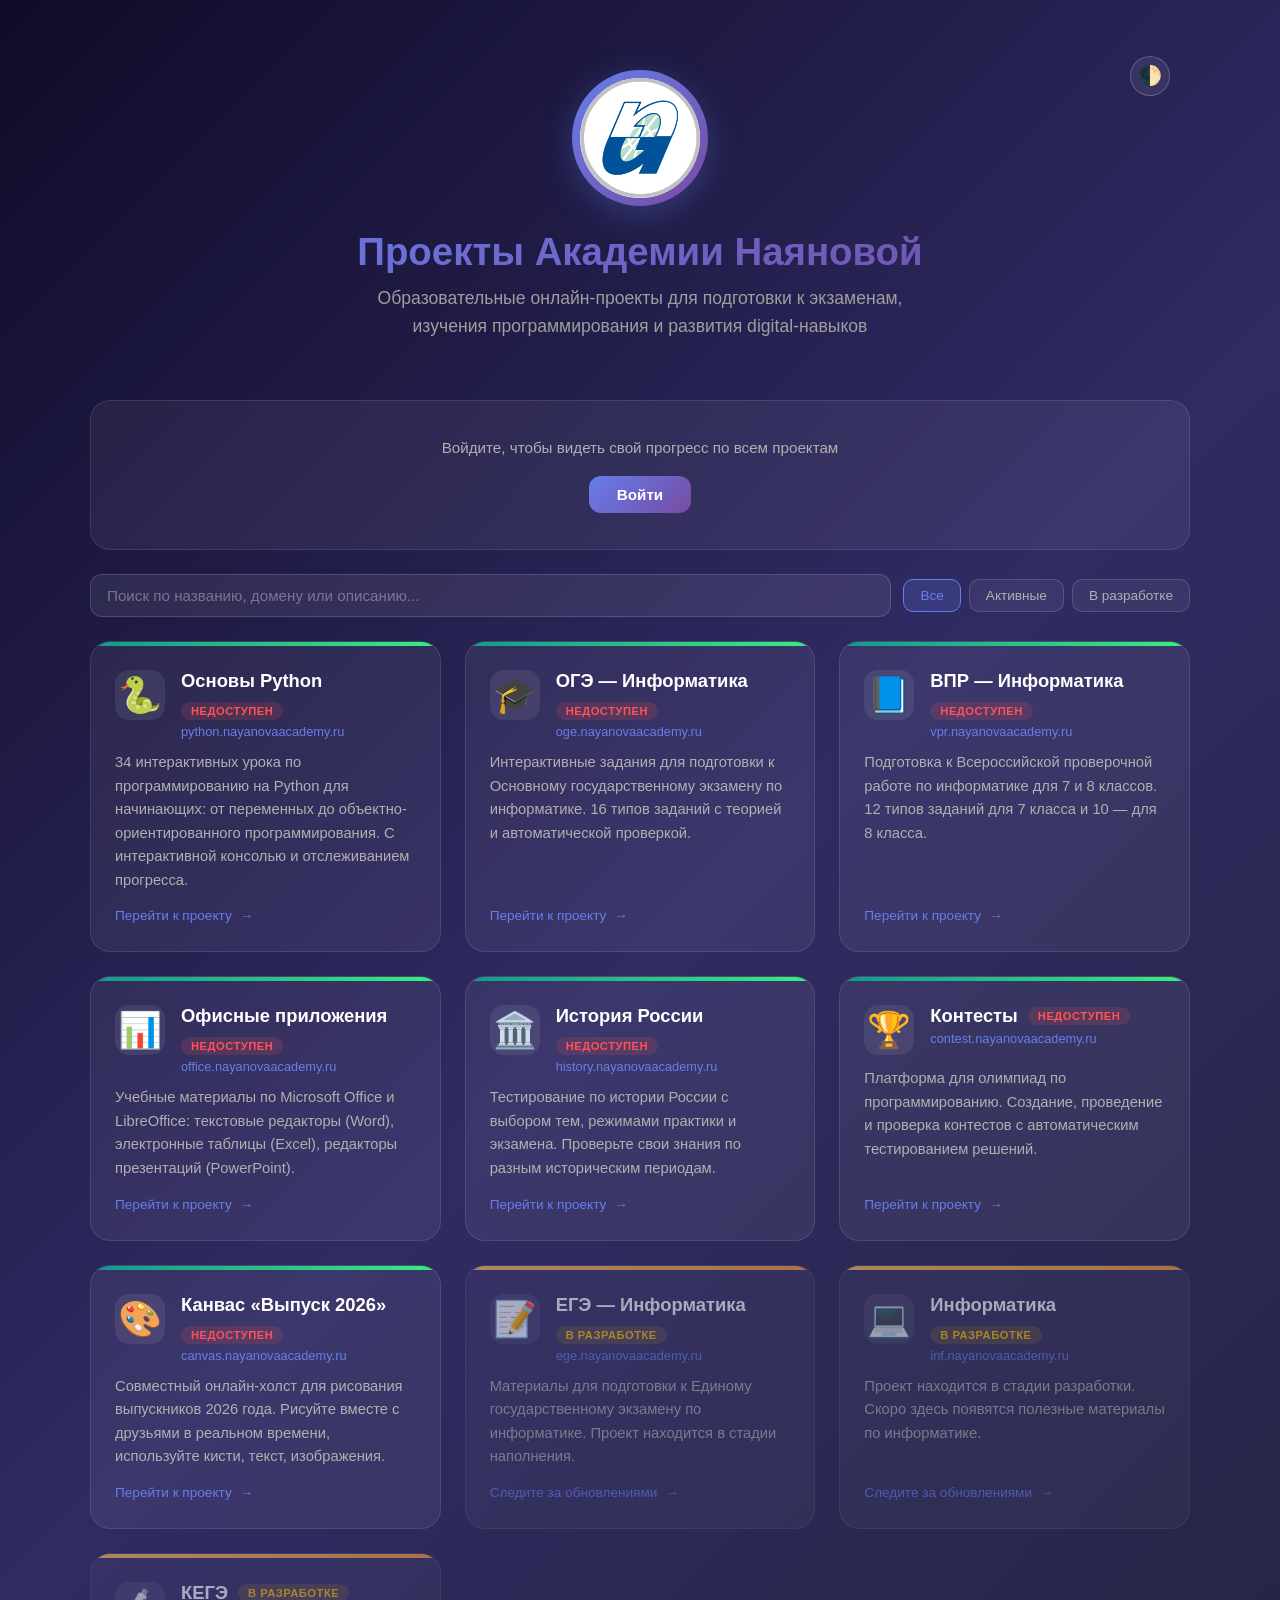
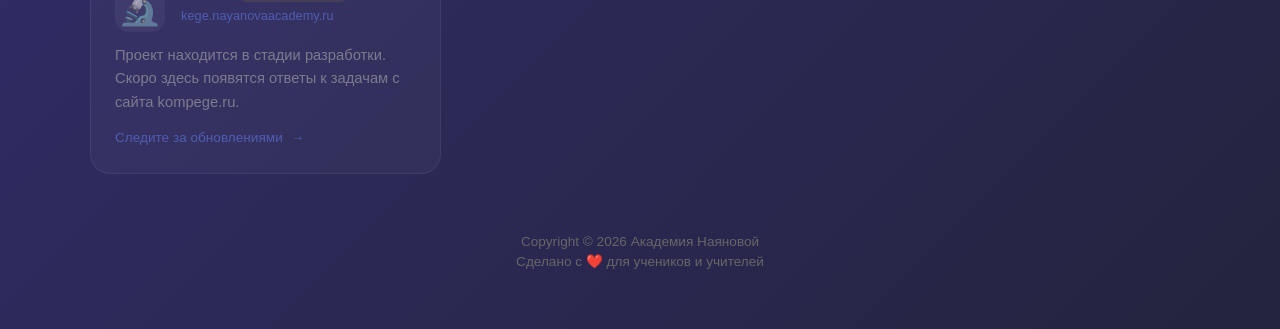
==== commit 766843df: "Общие компоненты shared/: SSO, прогресс, дизайн-токены, PWA-страницы" ====
--- a/index.html
+++ b/index.html
@@ -11,6 +11,7 @@
     <meta property="og:url" content="https://nayanovaacademy.ru/" />
     <meta property="og:image" content="https://nayanovaacademy.ru/NULogo.png" />
     <meta property="og:locale" content="ru_RU" />
+    <link rel="stylesheet" href="css/design-tokens.css" />
     <link rel="stylesheet" href="css/styles.css" />
     <link rel="icon" href="favicon.ico" sizes="any" />
     <link rel="manifest" href="manifest.json" />
@@ -26,6 +27,8 @@
         "description": "Образовательные онлайн-проекты для подготовки к экзаменам, изучения программирования и развития digital-навыков",
         "sameAs": [
             "https://python.nayanovaacademy.ru",
+            "https://ai.nayanovaacademy.ru",
+            "https://j.nayanovaacademy.ru",
             "https://oge.nayanovaacademy.ru",
             "https://vpr.nayanovaacademy.ru",
             "https://office.nayanovaacademy.ru",
@@ -52,6 +55,8 @@
             </p>
             <button class="theme-toggle" id="theme-toggle" aria-label="Переключить тему" title="Светлая / Тёмная тема">🌓</button>
         </header>
+
+        <section id="progress-card" class="progress-card" aria-label="Мой прогресс"></section>
 
         <div class="controls" role="search" aria-label="Поиск и фильтрация проектов">
             <input
@@ -80,6 +85,8 @@
         </footer>
     </div>
 
+    <script src="js/progress-client.js"></script>
+    <script src="js/progress-summary.js"></script>
     <script src="js/script.js"></script>
     <script src="js/uptime.js"></script>
     <!-- Yandex Metrika -->
--- a/css/design-tokens.css
+++ b/css/design-tokens.css
@@ -0,0 +1,151 @@
+/* ==========================================================================
+   Nayanova Academy — Design Tokens
+   Канонический источник: shared/css/design-tokens.css
+   Единая дизайн-система экосистемы *.nayanovaacademy.ru.
+   Подключается до остальных стилей проекта.
+   ========================================================================== */
+
+:root {
+  /* ─── Брендовые цвета ─── */
+  --na-bg-top: #0f0c29;
+  --na-bg-mid: #302b63;
+  --na-bg-bottom: #24243e;
+  --na-accent-1: #667eea;
+  --na-accent-2: #764ba2;
+  --na-text: #f5f5f7;
+  --na-text-muted: rgba(255, 255, 255, 0.65);
+  --na-card-bg: rgba(255, 255, 255, 0.06);
+  --na-card-border: rgba(255, 255, 255, 0.1);
+  --na-card-hover-border: rgba(255, 255, 255, 0.25);
+
+  /* ─── Фоновые градиенты ─── */
+  --na-bg-body: linear-gradient(135deg, var(--na-bg-top), var(--na-bg-mid), var(--na-bg-bottom));
+  --na-bg-accent: linear-gradient(135deg, var(--na-accent-1), var(--na-accent-2));
+  --na-bg-card: linear-gradient(145deg, rgba(255, 255, 255, 0.10), rgba(255, 255, 255, 0.03));
+
+  /* ─── Типографика ─── */
+  --na-font-family: -apple-system, BlinkMacSystemFont, "Segoe UI", Roboto, "Helvetica Neue", Arial, sans-serif;
+  --na-font-mono: "SF Mono", "Cascadia Code", Consolas, "Roboto Mono", Menlo, monospace;
+  --na-font-size-sm: 0.875rem;
+  --na-font-size-base: 1rem;
+  --na-font-size-lg: 1.125rem;
+  --na-font-size-xl: 1.5rem;
+  --na-font-size-2xl: 2rem;
+  --na-line-height: 1.6;
+
+  /* ─── Отступы и радиусы ─── */
+  --na-space-1: 0.25rem;
+  --na-space-2: 0.5rem;
+  --na-space-3: 0.75rem;
+  --na-space-4: 1rem;
+  --na-space-6: 1.5rem;
+  --na-space-8: 2rem;
+  --na-radius-sm: 6px;
+  --na-radius-md: 12px;
+  --na-radius-lg: 20px;
+  --na-radius-pill: 999px;
+
+  /* ─── Тени ─── */
+  --na-shadow-sm: 0 1px 3px rgba(0, 0, 0, 0.3);
+  --na-shadow-md: 0 6px 20px rgba(0, 0, 0, 0.35);
+  --na-shadow-lg: 0 12px 40px rgba(0, 0, 0, 0.45);
+  --na-glow: 0 0 24px rgba(102, 126, 234, 0.45);
+
+  /* ─── Переходы ─── */
+  --na-transition: 0.2s ease;
+  --na-transition-slow: 0.35s ease;
+
+  /* ─── Тема (по умолчанию тёмная) ─── */
+  color-scheme: dark;
+}
+
+/* ─── Базовые стили экосистемы ─── */
+.na-body {
+  margin: 0;
+  font-family: var(--na-font-family);
+  line-height: var(--na-line-height);
+  color: var(--na-text);
+  background: var(--na-bg-bottom);
+  background-image: var(--na-bg-body);
+  background-attachment: fixed;
+  min-height: 100vh;
+  -webkit-font-smoothing: antialiased;
+}
+
+.na-card {
+  background: var(--na-card-bg);
+  border: 1px solid var(--na-card-border);
+  border-radius: var(--na-radius-lg);
+  backdrop-filter: blur(10px);
+  -webkit-backdrop-filter: blur(10px);
+  transition: transform var(--na-transition), border-color var(--na-transition), box-shadow var(--na-transition);
+}
+
+.na-card:hover {
+  transform: translateY(-4px);
+  border-color: var(--na-card-hover-border);
+  box-shadow: var(--na-shadow-md);
+}
+
+.na-btn {
+  display: inline-flex;
+  align-items: center;
+  justify-content: center;
+  gap: var(--na-space-2);
+  padding: var(--na-space-2) var(--na-space-4);
+  border-radius: var(--na-radius-pill);
+  border: 1px solid transparent;
+  font: inherit;
+  font-weight: 600;
+  cursor: pointer;
+  transition: transform var(--na-transition), box-shadow var(--na-transition), opacity var(--na-transition);
+}
+
+.na-btn:focus-visible {
+  outline: 3px solid rgba(102, 126, 234, 0.6);
+  outline-offset: 2px;
+}
+
+.na-btn--primary {
+  color: #fff;
+  background-image: var(--na-bg-accent);
+  box-shadow: var(--na-shadow-sm);
+}
+
+.na-btn--primary:hover {
+  transform: translateY(-1px);
+  box-shadow: var(--na-glow);
+}
+
+.na-btn--ghost {
+  color: var(--na-text);
+  background: transparent;
+  border-color: var(--na-card-border);
+}
+
+.na-btn--ghost:hover {
+  border-color: var(--na-card-hover-border);
+  background: var(--na-card-bg);
+}
+
+.na-text-muted { color: var(--na-text-muted); }
+
+.na-monospace { font-family: var(--na-font-mono); }
+
+/* ─── Доступность: плавное движение ─── */
+@media (prefers-reduced-motion: reduce) {
+  *, *::before, *::after {
+    animation-duration: 0.01ms !important;
+    animation-iteration-count: 1 !important;
+    transition-duration: 0.01ms !important;
+    scroll-behavior: auto !important;
+  }
+}
+
+/* ─── Адаптивность ─── */
+@media (max-width: 768px) {
+  :root {
+    --na-font-size-xl: 1.25rem;
+    --na-font-size-2xl: 1.5rem;
+  }
+}
--- a/css/styles.css
+++ b/css/styles.css
@@ -556,4 +556,177 @@
         padding: 6px 12px;
         font-size: 0.8rem;
     }
+}
+
+/* ============================================================
+   Progress Card (Мой прогресс)
+   ============================================================ */
+
+.progress-card {
+    display: none;
+    background: rgba(255, 255, 255, 0.06);
+    border: 1px solid rgba(255, 255, 255, 0.1);
+    border-radius: 20px;
+    padding: 24px;
+    margin-bottom: 24px;
+}
+
+.progress-card.ready {
+    display: block;
+}
+
+.progress-empty {
+    text-align: center;
+    padding: 12px 8px;
+}
+
+.progress-empty-text {
+    color: #b0b0b0;
+    font-size: 0.95rem;
+    margin-bottom: 16px;
+    line-height: 1.5;
+}
+
+.progress-login-btn {
+    display: inline-block;
+    padding: 10px 28px;
+    background: linear-gradient(135deg, #667eea, #764ba2);
+    color: #ffffff;
+    border-radius: 12px;
+    text-decoration: none;
+    font-weight: 600;
+    font-size: 0.95rem;
+    transition: transform 0.2s ease, box-shadow 0.2s ease;
+}
+
+.progress-login-btn:hover {
+    transform: translateY(-2px);
+    box-shadow: 0 8px 24px rgba(102, 126, 234, 0.4);
+}
+
+.progress-header {
+    display: flex;
+    align-items: center;
+    justify-content: space-between;
+    gap: 16px;
+    margin-bottom: 16px;
+    flex-wrap: wrap;
+}
+
+.progress-title {
+    font-size: 1.3rem;
+    font-weight: 700;
+    color: rgba(255, 255, 255, 0.9);
+}
+
+.progress-overall {
+    display: flex;
+    align-items: center;
+    gap: 12px;
+    flex: 1;
+    max-width: 420px;
+    min-width: 220px;
+}
+
+.progress-overall-bar {
+    flex: 1;
+    height: 10px;
+    background: rgba(255, 255, 255, 0.1);
+    border-radius: 999px;
+    overflow: hidden;
+}
+
+.progress-overall-fill {
+    height: 100%;
+    border-radius: 999px;
+    background: linear-gradient(90deg, #667eea, #764ba2);
+    transition: width 0.4s ease;
+}
+
+.progress-overall-pct {
+    font-weight: 700;
+    color: #ffffff;
+    font-size: 0.95rem;
+    min-width: 44px;
+    text-align: right;
+}
+
+.course-list {
+    display: flex;
+    flex-direction: column;
+    gap: 14px;
+}
+
+.course-row-header {
+    display: flex;
+    align-items: center;
+    justify-content: space-between;
+    gap: 12px;
+    margin-bottom: 6px;
+}
+
+.course-name {
+    font-size: 0.9rem;
+    font-weight: 600;
+    color: rgba(255, 255, 255, 0.85);
+}
+
+.course-pct {
+    font-size: 0.85rem;
+    color: #667eea;
+    font-weight: 600;
+}
+
+.course-bar {
+    height: 8px;
+    background: rgba(255, 255, 255, 0.1);
+    border-radius: 999px;
+    overflow: hidden;
+}
+
+.course-bar-fill {
+    height: 100%;
+    border-radius: 999px;
+    background: linear-gradient(90deg, #667eea, #764ba2);
+    transition: width 0.4s ease;
+}
+
+.course-count {
+    margin-top: 6px;
+    font-size: 0.8rem;
+    color: #9e9e9e;
+}
+
+[data-theme="light"] .progress-card {
+    background: rgba(255, 255, 255, 0.85);
+    border-color: rgba(0, 0, 0, 0.08);
+}
+
+[data-theme="light"] .progress-title {
+    color: rgba(0, 0, 0, 0.85);
+}
+
+[data-theme="light"] .progress-overall-bar,
+[data-theme="light"] .course-bar {
+    background: rgba(0, 0, 0, 0.08);
+}
+
+[data-theme="light"] .progress-overall-pct {
+    color: #1a1a2e;
+}
+
+[data-theme="light"] .course-name {
+    color: rgba(0, 0, 0, 0.8);
+}
+
+[data-theme="light"] .course-pct {
+    color: #4a5acb;
+}
+
+[data-theme="light"] .course-count {
+    color: #777;
+}
+
+[data-theme="light"] .progress-empty-text {
+    color: #555;
 }
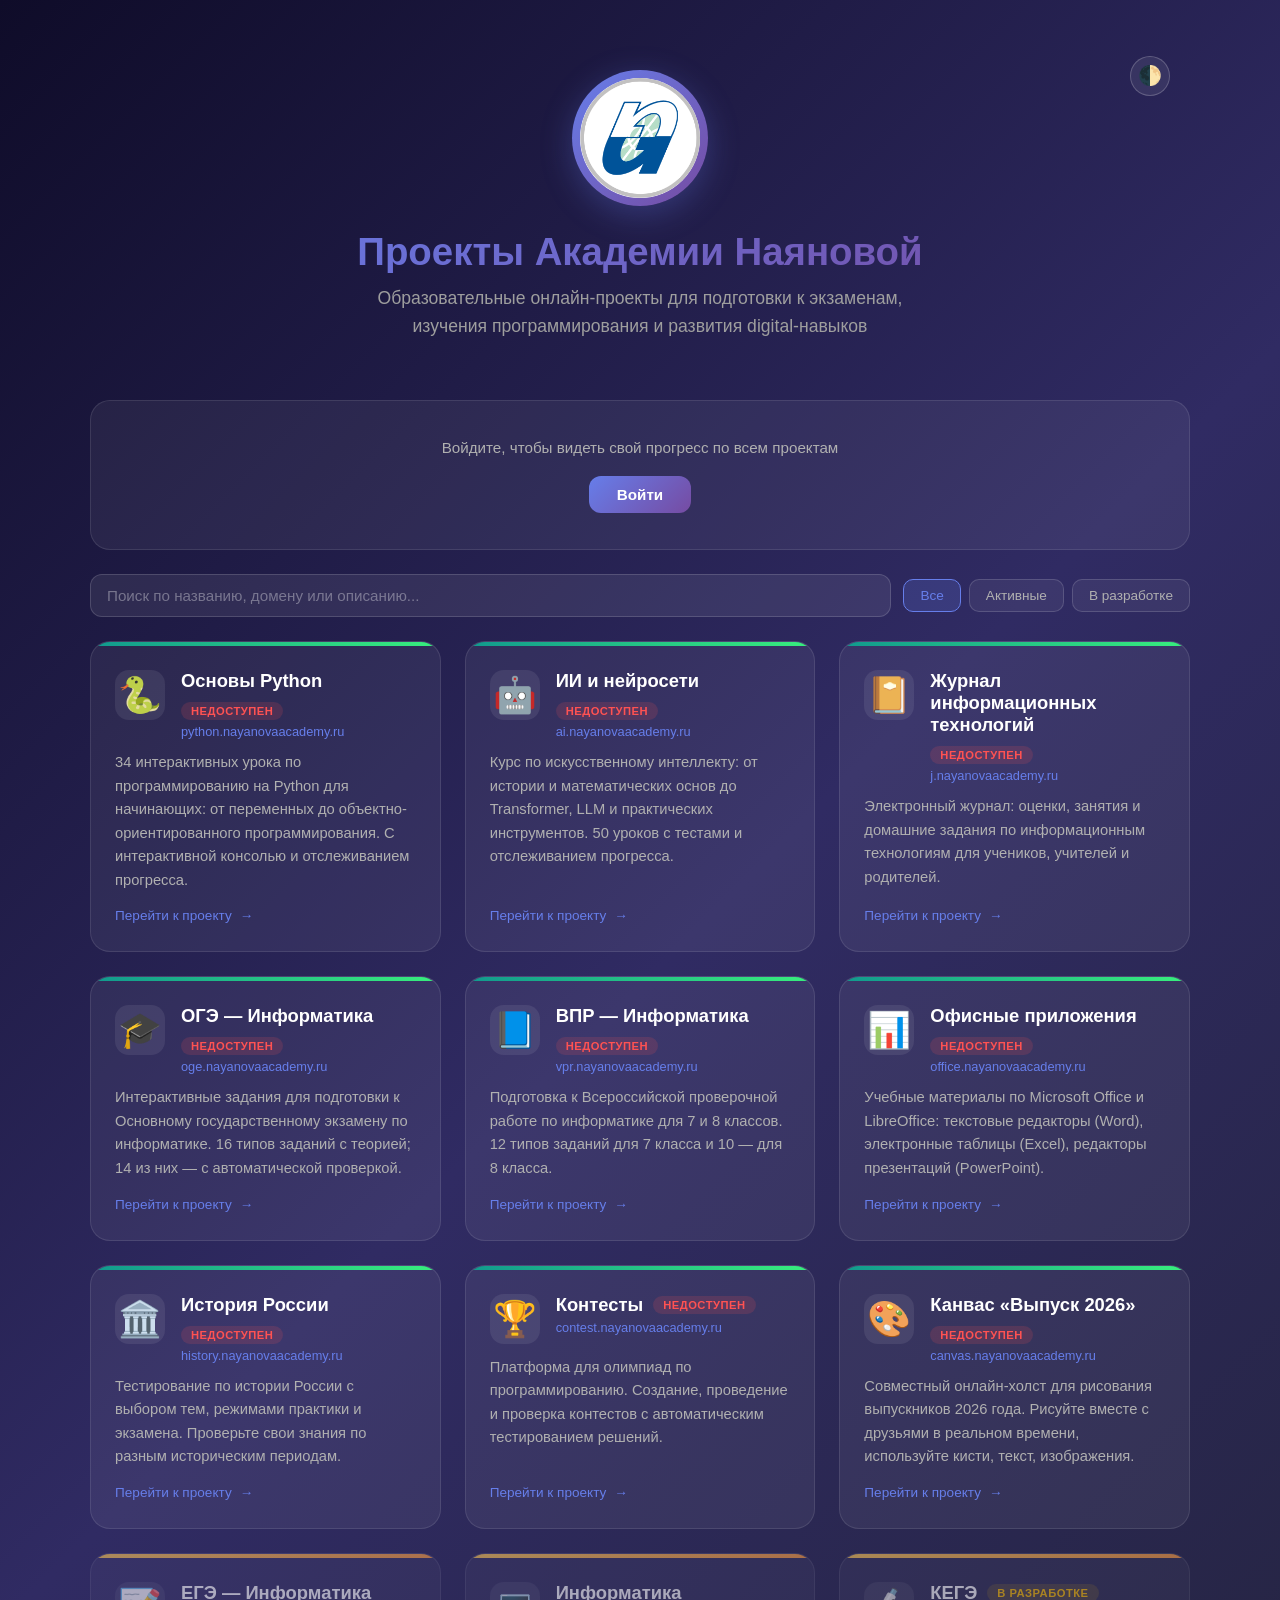
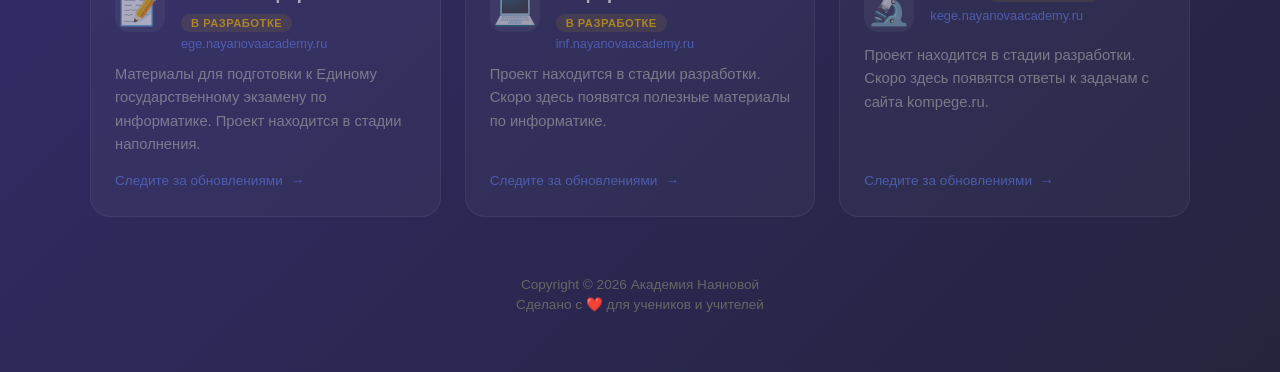
==== commit 2a6fd902: "Клиент трекинга активности, деплой nginx-конфига и AGENTS.md" ====
--- a/index.html
+++ b/index.html
@@ -89,6 +89,7 @@
     <script src="js/progress-summary.js"></script>
     <script src="js/script.js"></script>
     <script src="js/uptime.js"></script>
+    <script src="js/tracking-client.js"></script>
     <!-- Yandex Metrika -->
     <script type="text/javascript">
         (function(m,e,t,r,i,k,a){m[i]=m[i]||function(){(m[i].a=m[i].a||[]).push(arguments)};
